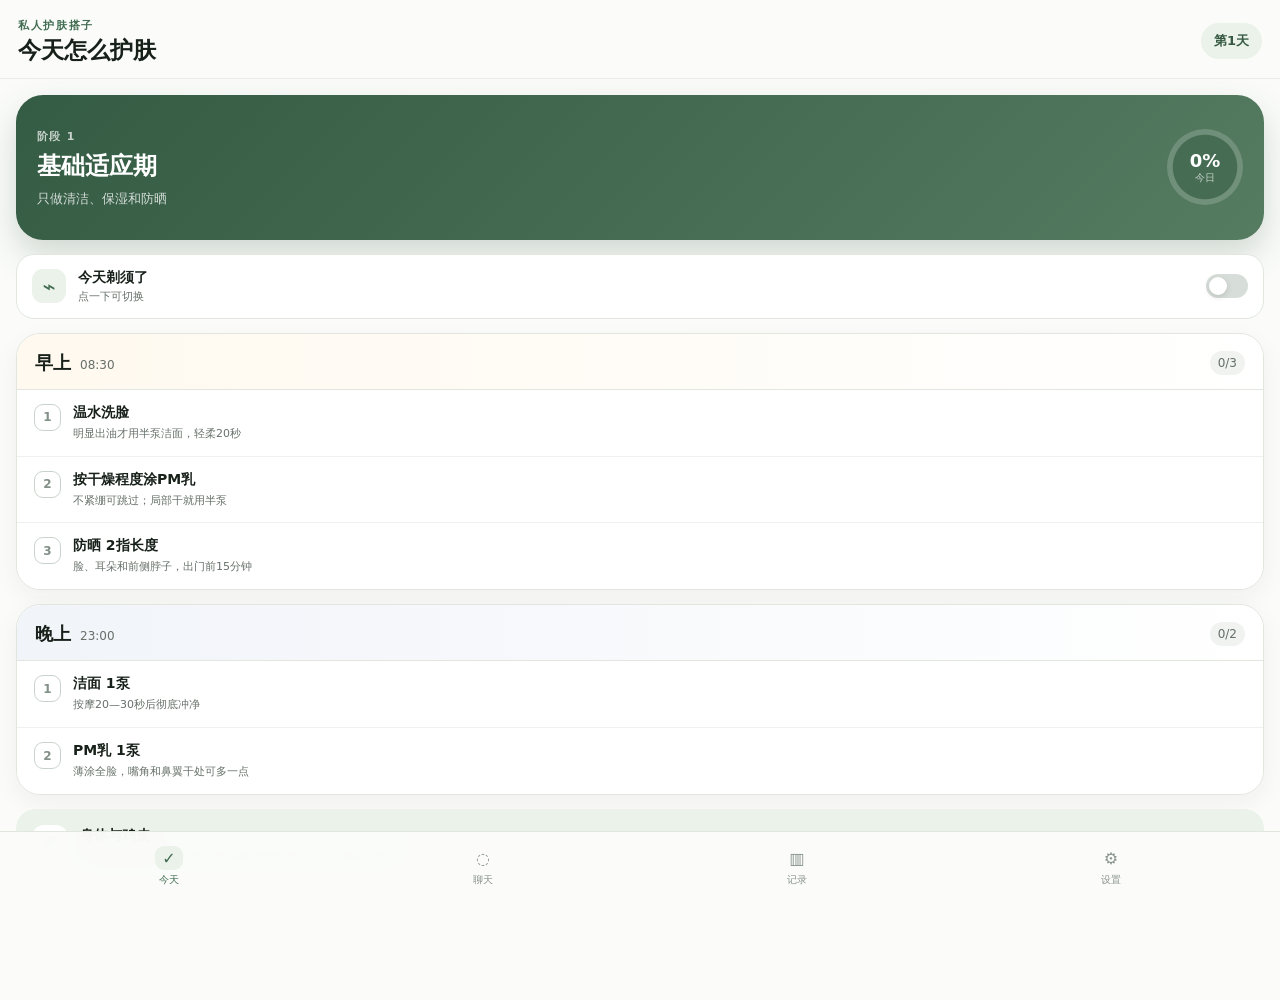
==== app/src/main/assets/index.html @ 14d35f03 "Add app/src/main/assets/index.html" ====
<!doctype html>
<html lang="zh-CN">
<head>
  <meta charset="utf-8">
  <meta name="viewport" content="width=device-width,initial-scale=1,viewport-fit=cover,user-scalable=no">
  <meta name="theme-color" content="#fbfcfa">
  <title>护肤搭子</title>
  <link rel="stylesheet" href="app.css">
</head>
<body>
  <main class="app-shell">
    <header class="topbar">
      <div><p class="eyebrow">私人护肤搭子</p><h1 id="page-title">今天怎么护肤</h1></div>
      <button class="day-pill" id="day-pill">第1天</button>
    </header>

    <section class="screen" id="today-screen">
      <article class="phase-card">
        <div class="phase-copy"><span id="phase-number">阶段 1</span><h2 id="phase-label">基础适应期</h2><p id="phase-hint">只做清洁、保湿和防晒</p></div>
        <div class="progress-ring" id="progress-ring"><strong id="progress-value">0%</strong><small>今日</small></div>
      </article>
      <button class="shave-toggle" id="shave-toggle">
        <span class="toggle-icon">⌁</span><span><strong>今天剃须了</strong><small id="shave-copy">点一下可切换</small></span><span class="switch"><i></i></span>
      </button>
      <div id="routine-list"></div>
      <article class="body-note"><div class="note-icon">手</div><div><strong>身体与鸡皮</strong><p>洗澡后10%尿素薄涂手臂、腿外侧；赠品C乳用于手和身体干燥处。</p></div></article>
    </section>

    <section class="screen chat-screen hidden" id="chat-screen">
      <div class="connection" id="connection"><span></span><b>AI接口等待安全配置</b></div>
      <div class="messages" id="messages"></div>
      <form class="composer" id="chat-form">
        <div class="image-preview hidden" id="image-preview"><img alt="待发送照片"><button type="button">×</button></div>
        <div class="composer-row">
          <input hidden id="photo-input" type="file" accept="image/*" capture="environment">
          <button type="button" class="camera-button" id="camera-button" aria-label="拍照">＋</button>
          <textarea id="chat-draft" placeholder="告诉我今天皮肤怎么样…" rows="1"></textarea>
          <button class="send-button" id="send-button">发送</button>
        </div>
      </form>
    </section>

    <section class="screen progress-screen hidden" id="progress-screen">
      <article class="checkin-card">
        <p class="eyebrow">每日30秒</p><h2>今天皮肤感觉如何？</h2>
        <div id="scales"></div>
        <textarea id="checkin-note" placeholder="比如：鼻翼有点紧，下巴新长一颗痘"></textarea>
        <button class="primary-button" id="save-checkin">保存今天记录</button>
      </article>
      <article class="history-card"><h3>最近记录</h3><div id="history-list"></div></article>
    </section>

    <section class="screen settings-screen hidden" id="settings-screen">
      <article class="settings-card">
        <h2>护理计划</h2>
        <label><span>开始日期</span><input type="date" id="start-date"></label>
        <label><span>早上提醒</span><input type="time" id="morning-time"></label>
        <label><span>晚上提醒</span><input type="time" id="evening-time"></label>
      </article>
      <article class="settings-card action-card"><div><h2>手机提醒</h2><p>安卓本地提醒，关闭软件后也会保留。</p></div><button id="enable-notifications">开启/测试</button></article>
      <article class="settings-card api-card">
        <div class="api-heading"><div><h2>内置AI聊天</h2><p>密钥只保存在本机应用私有空间，不会写入聊天记录。</p></div><span id="ai-status">待连接</span></div>
        <label class="stack-label"><span>接口类型</span><select id="ai-protocol"><option value="responses">OpenAI Responses</option><option value="chat_completions">国内/兼容接口</option></select></label>
        <label class="stack-label"><span>HTTPS接口地址</span><input class="api-input" id="ai-endpoint" value="https://api.openai.com/v1/responses"></label>
        <label class="stack-label"><span>模型名称</span><input class="api-input" id="ai-model" value="gpt-5.6-luna"></label>
        <label class="stack-label"><span>API密钥</span><input class="api-input" id="ai-key" type="password" autocomplete="off" placeholder="只粘贴到这里"></label>
        <button class="primary-button" id="save-ai">安全连接AI</button>
        <button class="disconnect-button hidden" id="clear-ai">清除本机密钥</button>
        <p class="setup-message" id="ai-message"></p>
      </article>
      <article class="privacy-card"><strong>你的记录属于你</strong><p>流程、打卡和聊天历史都保存在本机；照片只在你主动发送时用于当次分析。</p></article>
      <article class="version-card">护肤搭子 Android v<span id="app-version">1.0.0</span></article>
    </section>

    <nav class="bottom-nav" aria-label="主要导航">
      <button class="active" data-tab="today"><span>✓</span><small>今天</small></button>
      <button data-tab="chat"><span>◌</span><small>聊天</small></button>
      <button data-tab="progress"><span>▥</span><small>记录</small></button>
      <button data-tab="settings"><span>⚙</span><small>设置</small></button>
    </nav>
  </main>
  <script src="app.js"></script>
</body>
</html>
---- app/src/main/assets/app.css ----
:root{--ink:#172019;--muted:#667069;--line:#e1e7df;--paper:#fbfcfa;--green:#426c52;--green-soft:#eaf2e9;--cream:#fff9ef}*{box-sizing:border-box;-webkit-tap-highlight-color:transparent}html,body{margin:0;min-height:100%;background:var(--paper);color:var(--ink);font-family:"PingFang SC","Microsoft YaHei",system-ui,sans-serif}button,input,textarea,select{font:inherit}button{color:inherit}.hidden{display:none!important}.app-shell{min-height:100dvh;padding-bottom:86px;background:var(--paper)}.topbar{position:sticky;top:0;z-index:20;display:flex;align-items:center;justify-content:space-between;padding:calc(18px + env(safe-area-inset-top)) 18px 13px;background:rgba(251,252,250,.94);backdrop-filter:blur(16px);border-bottom:1px solid rgba(225,231,223,.75)}.eyebrow{margin:0 0 4px;color:var(--green);font-size:11px;font-weight:800;letter-spacing:.15em}.topbar h1{margin:0;font-size:23px;line-height:1.2}.day-pill{border:0;border-radius:99px;padding:9px 13px;color:#365943;background:var(--green-soft);font-size:13px;font-weight:800}.screen{padding:16px 16px 28px}.phase-card{display:flex;justify-content:space-between;align-items:center;gap:16px;min-height:145px;padding:21px;border-radius:27px;background:linear-gradient(135deg,#345b43,#557b61);color:#fff;box-shadow:0 15px 34px rgba(45,82,58,.21)}.phase-copy span{font-size:11px;font-weight:800;letter-spacing:.12em;opacity:.72}.phase-copy h2{margin:6px 0 7px;font-size:24px}.phase-copy p{margin:0;max-width:210px;font-size:13px;line-height:1.55;opacity:.78}.progress-ring{--progress:0deg;flex:0 0 76px;width:76px;height:76px;border-radius:50%;display:flex;flex-direction:column;align-items:center;justify-content:center;background:radial-gradient(circle,#466c53 59%,transparent 61%),conic-gradient(#f5d6a4 var(--progress),rgba(255,255,255,.18) 0)}.progress-ring strong{font-size:18px}.progress-ring small{font-size:10px;opacity:.7}.shave-toggle{width:100%;margin:14px 0;padding:14px 15px;display:flex;align-items:center;gap:12px;text-align:left;border:1px solid var(--line);border-radius:18px;background:#fff}.toggle-icon{display:grid;place-items:center;width:34px;height:34px;border-radius:11px;color:var(--green);background:var(--green-soft);font-size:22px}.shave-toggle>span:nth-child(2){flex:1;display:flex;flex-direction:column;gap:2px}.shave-toggle strong{font-size:14px}.shave-toggle small{color:var(--muted);font-size:11px}.switch{position:relative;width:42px;height:24px;border-radius:99px;background:#d7ddd8}.switch i{position:absolute;top:3px;left:3px;width:18px;height:18px;border-radius:50%;background:#fff;box-shadow:0 2px 6px #0002;transition:.2s}.shave-toggle.active .switch{background:var(--green)}.shave-toggle.active .switch i{transform:translateX(18px)}.routine-card{margin-top:14px;overflow:hidden;border:1px solid var(--line);border-radius:24px;background:#fff;box-shadow:0 8px 24px rgba(31,45,35,.05)}.routine-card>header{display:flex;align-items:center;justify-content:space-between;padding:17px 18px 14px;border-bottom:1px solid var(--line)}.routine-card>header div{display:flex;align-items:baseline;gap:9px}.routine-card>header p{margin:0;font-size:18px;font-weight:850}.routine-card>header span,.routine-card>header small{color:var(--muted);font-size:12px}.routine-card>header>small{padding:5px 8px;border-radius:99px;background:#f0f3ef}.morning>header{background:linear-gradient(90deg,#fff9ef,#fff)}.evening>header{background:linear-gradient(90deg,#f1f4f9,#fff)}.task-row{width:100%;display:flex;gap:12px;align-items:flex-start;padding:14px 17px;text-align:left;background:#fff;border:0;border-bottom:1px solid #eef1ed}.task-row:last-child{border-bottom:0}.task-number{flex:0 0 27px;width:27px;height:27px;display:grid;place-items:center;border:1.5px solid #cad3cb;border-radius:9px;color:#829087;font-size:12px;font-weight:800}.task-row>span:last-child{display:flex;flex-direction:column;gap:4px}.task-row strong{font-size:14px}.task-row small{color:var(--muted);font-size:11px;line-height:1.45}.task-row.done{background:#fafcf9}.task-row.done .task-number{color:#fff;border-color:var(--green);background:var(--green)}.task-row.done strong{color:#8a938d;text-decoration:line-through}.body-note{display:flex;gap:12px;margin:14px 0 4px;padding:16px;border-radius:20px;background:var(--green-soft)}.note-icon{flex:0 0 36px;height:36px;display:grid;place-items:center;border-radius:12px;background:#fff;color:var(--green);font-size:12px;font-weight:800}.body-note strong{font-size:14px}.body-note p{margin:4px 0 0;color:#5c6d61;font-size:11px;line-height:1.55}.bottom-nav{position:fixed;z-index:30;left:0;right:0;bottom:0;display:grid;grid-template-columns:repeat(4,1fr);padding:9px 12px calc(8px + env(safe-area-inset-bottom));background:rgba(251,252,250,.96);border-top:1px solid var(--line);backdrop-filter:blur(18px)}.bottom-nav button{display:flex;flex-direction:column;align-items:center;gap:3px;padding:5px;border:0;background:transparent;color:#8a938d}.bottom-nav span{width:28px;height:24px;display:grid;place-items:center;border-radius:9px;font-size:16px;font-weight:800}.bottom-nav small{font-size:10px}.bottom-nav button.active{color:var(--green)}.bottom-nav button.active span{background:var(--green-soft)}.chat-screen{display:flex;flex-direction:column;min-height:calc(100dvh - 170px);padding-bottom:82px}.connection{align-self:center;display:flex;align-items:center;gap:6px;margin-bottom:10px;padding:5px 9px;border-radius:99px;background:#f0f2ef;color:var(--muted);font-size:10px}.connection span{width:6px;height:6px;border-radius:50%;background:#c58a54}.connection.online span{background:#4c9a63}.messages{flex:1;display:flex;flex-direction:column;gap:13px;padding:5px 0 12px}.message-row{display:flex;align-items:flex-end;gap:8px}.message-row.user{justify-content:flex-end}.avatar{flex:0 0 30px;width:30px;height:30px;display:grid;place-items:center;border-radius:11px;background:var(--green);color:#fff;font-size:12px;font-weight:900}.bubble{max-width:82%;padding:11px 13px;border-radius:18px 18px 18px 5px;background:#edf2ec;color:#27332a}.user .bubble{border-radius:18px 18px 5px 18px;background:var(--green);color:#fff}.bubble p{margin:0;white-space:pre-wrap;font-size:14px;line-height:1.55}.bubble img{display:block;width:100%;max-height:280px;object-fit:cover;margin-bottom:8px;border-radius:12px}.typing{display:flex;gap:4px;padding:15px}.typing i{width:5px;height:5px;border-radius:50%;background:#829087;animation:pulse 1s infinite}.typing i:nth-child(2){animation-delay:.15s}.typing i:nth-child(3){animation-delay:.3s}@keyframes pulse{50%{opacity:.25;transform:translateY(-2px)}}.composer{position:fixed;z-index:25;left:0;right:0;bottom:69px;padding:9px 13px;background:linear-gradient(transparent,rgba(251,252,250,.97) 22%)}.composer-row{display:flex;align-items:flex-end;gap:8px;padding:7px;border:1px solid var(--line);border-radius:20px;background:#fff;box-shadow:0 8px 28px rgba(30,44,34,.1)}.composer textarea{flex:1;min-height:34px;max-height:88px;resize:none;padding:7px 2px;border:0;outline:0;font-size:13px}.camera-button{flex:0 0 36px;height:36px;border:0;border-radius:13px;background:#edf2ec;color:var(--green);font-size:22px}.send-button{height:36px;padding:0 13px;border:0;border-radius:13px;background:var(--green);color:#fff;font-size:12px;font-weight:800}.send-button:disabled{opacity:.4}.image-preview{position:relative;width:70px;margin:0 0 7px 7px}.image-preview img{width:70px;height:70px;object-fit:cover;border-radius:12px}.image-preview button{position:absolute;top:-6px;right:-6px;width:21px;height:21px;border:0;border-radius:50%;background:#253229;color:#fff}.progress-screen,.settings-screen{display:flex;flex-direction:column;gap:14px}.checkin-card,.history-card,.settings-card{padding:19px;border:1px solid var(--line);border-radius:24px;background:#fff}.checkin-card h2{margin:4px 0 22px;font-size:22px}.scale{margin:18px 0}.scale>div:first-child{display:flex;justify-content:space-between;margin-bottom:8px}.scale strong{font-size:13px}.scale span{color:var(--green);font-size:12px;font-weight:800}.scale-buttons{display:grid;grid-template-columns:repeat(5,1fr);gap:7px}.scale-buttons button{height:35px;border:1px solid var(--line);border-radius:11px;background:#fafbfa;color:#849087;font-size:12px}.scale-buttons button.active{border-color:var(--green);background:var(--green);color:#fff}.checkin-card textarea{width:100%;min-height:84px;padding:12px;resize:vertical;border:1px solid var(--line);border-radius:14px;outline:0;background:#fafbfa;font-size:12px}.primary-button{width:100%;margin-top:10px;padding:13px;border:0;border-radius:14px;background:var(--green);color:#fff;font-size:13px;font-weight:800}.history-card h3{margin:0 0 14px;font-size:16px}.empty{color:var(--muted);font-size:12px}.history-row{display:grid;grid-template-columns:1fr repeat(3,auto);gap:8px;padding:10px 0;border-bottom:1px solid #edf0ed;font-size:11px}.history-row span{color:var(--muted)}.settings-card h2{margin:0;font-size:17px}.settings-card>label:not(.stack-label){display:flex;align-items:center;justify-content:space-between;gap:16px;padding:14px 0;border-bottom:1px solid #edf0ed;font-size:13px}.settings-card input,.settings-card select{padding:9px;border:1px solid var(--line);border-radius:10px;background:#fafbfa;color:var(--ink)}.action-card{display:flex;align-items:center;justify-content:space-between;gap:12px}.action-card p{margin:5px 0 0;color:var(--muted);font-size:11px}.action-card button{flex:0 0 auto;padding:9px 11px;border:0;border-radius:11px;background:var(--green);color:#fff;font-size:11px;font-weight:800}.api-card{display:flex;flex-direction:column;gap:10px}.api-heading{display:flex;align-items:flex-start;justify-content:space-between;gap:12px}.api-heading p{margin:5px 0 0;color:var(--muted);font-size:11px;line-height:1.5}.api-heading>span{flex:0 0 auto;padding:5px 8px;border-radius:99px;background:#f2eee8;color:#9a6d42;font-size:10px;font-weight:800}.api-heading>span.connected{background:var(--green-soft);color:var(--green)}.stack-label{display:flex;flex-direction:column;gap:6px;font-size:11px;color:var(--muted)}.stack-label input,.stack-label select{width:100%;font-size:12px}.disconnect-button{align-self:flex-start;padding:9px 11px;border:1px solid #e3d3cc;border-radius:11px;background:#fff8f5;color:#975b4d;font-size:11px;font-weight:800}.setup-message{margin:0;color:var(--green);font-size:11px;font-weight:700}.privacy-card{padding:16px;border-radius:20px;background:var(--green-soft)}.privacy-card strong{font-size:13px}.privacy-card p{margin:5px 0 0;color:#5d6e62;font-size:11px;line-height:1.55}.version-card{text-align:center;color:#8a938d;font-size:10px;padding:4px}
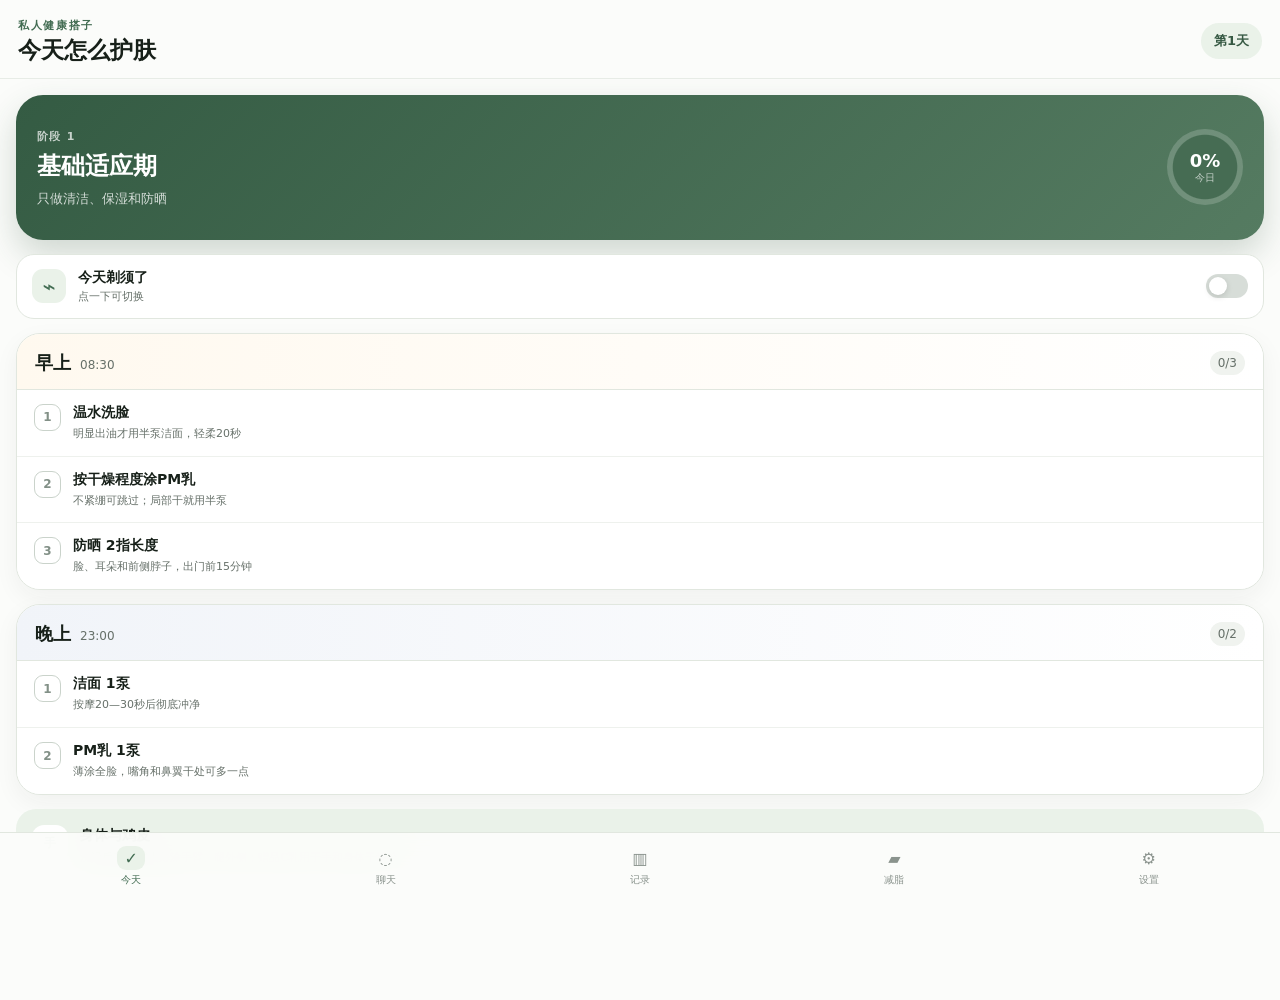
==== commit 90146beb: "Add personalized weight loss and health tracking" ====
--- a/app/src/main/assets/index.html
+++ b/app/src/main/assets/index.html
@@ -4,13 +4,13 @@
   <meta charset="utf-8">
   <meta name="viewport" content="width=device-width,initial-scale=1,viewport-fit=cover,user-scalable=no">
   <meta name="theme-color" content="#fbfcfa">
-  <title>护肤搭子</title>
+  <title>智群健康搭子</title>
   <link rel="stylesheet" href="app.css">
 </head>
 <body>
   <main class="app-shell">
     <header class="topbar">
-      <div><p class="eyebrow">私人护肤搭子</p><h1 id="page-title">今天怎么护肤</h1></div>
+      <div><p class="eyebrow">私人健康搭子</p><h1 id="page-title">今天怎么护肤</h1></div>
       <button class="day-pill" id="day-pill">第1天</button>
     </header>
 
@@ -50,6 +50,64 @@
       <article class="history-card"><h3>最近记录</h3><div id="history-list"></div></article>
     </section>
 
+    <section class="screen weight-screen hidden" id="weight-screen">
+      <article class="weight-hero">
+        <div>
+          <p class="eyebrow">三个月减脂计划</p>
+          <h2><span id="current-weight">155.0</span><small> 斤</small></h2>
+          <p>目标125斤 · BMI目标约20.0</p>
+        </div>
+        <div class="weight-progress">
+          <strong id="weight-progress-value">0%</strong>
+          <span>已完成</span>
+        </div>
+      </article>
+
+      <div class="weight-stats">
+        <article><span>已减</span><strong id="weight-lost">0.0斤</strong></article>
+        <article><span>还差</span><strong id="weight-left">30.0斤</strong></article>
+        <article><span>当前BMI</span><strong id="current-bmi">24.7</strong></article>
+      </div>
+
+      <article class="safety-card">
+        <strong>首月主目标6—8斤 · 冲刺上限10斤</strong>
+        <p>第一周可能多掉一些水分；第二周起尽量控制在每周1—2斤。不靠脱水和极端断食硬追，先到147斤左右就已经很有价值。</p>
+      </article>
+
+      <article class="health-log-card">
+        <div class="section-heading"><div><p class="eyebrow">每日1分钟</p><h2>晨起记录</h2></div><span id="health-log-date"></span></div>
+        <div class="health-grid">
+          <label><span>体重（斤）*</span><input id="health-weight" type="number" min="90" max="220" step="0.1" inputmode="decimal"></label>
+          <label><span>腰围（cm，可后补）</span><input id="health-waist" type="number" min="50" max="160" step="0.1" inputmode="decimal"></label>
+          <label><span>收缩压/高压</span><input id="health-sys" type="number" min="70" max="240" inputmode="numeric"></label>
+          <label><span>舒张压/低压</span><input id="health-dia" type="number" min="40" max="160" inputmode="numeric"></label>
+          <label><span>今日步数</span><input id="health-steps" type="number" min="0" max="80000" step="100" inputmode="numeric"></label>
+          <label><span>昨晚睡眠（小时）</span><input id="health-sleep" type="number" min="0" max="15" step="0.5" inputmode="decimal"></label>
+          <label><span>今天训练</span><select id="health-trained"><option value="no">休息/未训练</option><option value="strength">力量训练</option><option value="cardio">有氧训练</option><option value="both">力量＋有氧</option></select></label>
+          <label><span>饥饿感</span><select id="health-hunger"><option value="0">不饿</option><option value="1">轻微</option><option value="2">正常</option><option value="3">很饿</option><option value="4">头晕/发虚</option></select></label>
+        </div>
+        <textarea id="health-note" placeholder="可选：今天吃了什么、训练内容、身体感觉"></textarea>
+        <div class="bp-message hidden" id="bp-message"></div>
+        <button class="primary-button" id="save-health">保存今日减脂记录</button>
+      </article>
+
+      <article class="trend-card"><div class="section-heading"><div><p class="eyebrow">只看趋势，不怕波动</p><h2>体重走势</h2></div><span id="weekly-rate"></span></div><div id="weight-chart"></div><div id="weight-history"></div></article>
+
+      <article class="plan-card">
+        <p class="eyebrow">你的每周训练框架</p><h2>4次力量＋2—3次短有氧</h2>
+        <div class="plan-row"><b>力量日</b><span>照教练安排练手、肩、背、腿；其中2—3次结束后加15—25分钟椭圆机或坡走。</span></div>
+        <div class="plan-row"><b>非力量日</b><span>1次40分钟快走；至少保留1天真正休息。第一周日均6500步，再逐步到8000步。</span></div>
+        <div class="plan-row"><b>高血压保护</b><span>发力时呼气，不憋气，不冲极限重量；热身和冷身各5—10分钟。</span></div>
+      </article>
+
+      <article class="plan-card food-card">
+        <p class="eyebrow">不用做饭也能执行</p><h2>你的外食规则</h2>
+        <div class="plan-row"><b>早餐</b><span>2个鸡蛋保留，最好加无糖奶/无糖酸奶；米皮偶尔吃，不把它当每天主食。</span></div>
+        <div class="plan-row"><b>午餐</b><span>点餐说“少油少盐、酱汁分开”：2拳蔬菜＋1—2掌心肉/鱼/蛋＋1拳主食，少喝汤。</span></div>
+        <div class="plan-row"><b>晚上</b><span>不强制吃正餐；但晚间训练后或明显饥饿时，可加无糖酸奶/牛奶、鸡蛋或即食鸡胸，别硬扛到头晕。</span></div>
+      </article>
+    </section>
+
     <section class="screen settings-screen hidden" id="settings-screen">
       <article class="settings-card">
         <h2>护理计划</h2>
@@ -59,23 +117,25 @@
       </article>
       <article class="settings-card action-card"><div><h2>手机提醒</h2><p>安卓本地提醒，关闭软件后也会保留。</p></div><button id="enable-notifications">开启/测试</button></article>
       <article class="settings-card api-card">
-        <div class="api-heading"><div><h2>内置AI聊天</h2><p>密钥只保存在本机应用私有空间，不会写入聊天记录。</p></div><span id="ai-status">待连接</span></div>
-        <label class="stack-label"><span>接口类型</span><select id="ai-protocol"><option value="responses">OpenAI Responses</option><option value="chat_completions">国内/兼容接口</option></select></label>
-        <label class="stack-label"><span>HTTPS接口地址</span><input class="api-input" id="ai-endpoint" value="https://api.openai.com/v1/responses"></label>
-        <label class="stack-label"><span>模型名称</span><input class="api-input" id="ai-model" value="gpt-5.6-luna"></label>
+        <div class="api-heading"><div><h2>内置AI聊天</h2><p>默认使用国内可访问的通义千问视觉模型，文字和皮肤照片都能发。密钥只保存在本机。</p></div><span id="ai-status">待连接</span></div>
+        <a class="api-link" href="https://bailian.console.aliyun.com/cn-beijing/?tab=model">① 打开阿里云百炼创建API密钥 ↗</a>
+        <label class="stack-label"><span>接口类型</span><select id="ai-protocol"><option value="chat_completions" selected>阿里云百炼（国内）</option><option value="responses">OpenAI Responses</option></select></label>
+        <label class="stack-label"><span>HTTPS接口地址</span><input class="api-input" id="ai-endpoint" value="https://dashscope.aliyuncs.com/compatible-mode/v1/chat/completions"></label>
+        <label class="stack-label"><span>模型名称</span><input class="api-input" id="ai-model" value="qwen3-vl-plus"></label>
         <label class="stack-label"><span>API密钥</span><input class="api-input" id="ai-key" type="password" autocomplete="off" placeholder="只粘贴到这里"></label>
         <button class="primary-button" id="save-ai">安全连接AI</button>
         <button class="disconnect-button hidden" id="clear-ai">清除本机密钥</button>
         <p class="setup-message" id="ai-message"></p>
       </article>
       <article class="privacy-card"><strong>你的记录属于你</strong><p>流程、打卡和聊天历史都保存在本机；照片只在你主动发送时用于当次分析。</p></article>
-      <article class="version-card">护肤搭子 Android v<span id="app-version">1.0.0</span></article>
+      <article class="version-card">智群健康搭子 Android v<span id="app-version">1.1.0</span></article>
     </section>
 
     <nav class="bottom-nav" aria-label="主要导航">
       <button class="active" data-tab="today"><span>✓</span><small>今天</small></button>
       <button data-tab="chat"><span>◌</span><small>聊天</small></button>
       <button data-tab="progress"><span>▥</span><small>记录</small></button>
+      <button data-tab="weight"><span>▰</span><small>减脂</small></button>
       <button data-tab="settings"><span>⚙</span><small>设置</small></button>
     </nav>
   </main>
--- a/app/src/main/assets/app.css
+++ b/app/src/main/assets/app.css
@@ -1 +1,968 @@
-:root{--ink:#172019;--muted:#667069;--line:#e1e7df;--paper:#fbfcfa;--green:#426c52;--green-soft:#eaf2e9;--cream:#fff9ef}*{box-sizing:border-box;-webkit-tap-highlight-color:transparent}html,body{margin:0;min-height:100%;background:var(--paper);color:var(--ink);font-family:"PingFang SC","Microsoft YaHei",system-ui,sans-serif}button,input,textarea,select{font:inherit}button{color:inherit}.hidden{display:none!important}.app-shell{min-height:100dvh;padding-bottom:86px;background:var(--paper)}.topbar{position:sticky;top:0;z-index:20;display:flex;align-items:center;justify-content:space-between;padding:calc(18px + env(safe-area-inset-top)) 18px 13px;background:rgba(251,252,250,.94);backdrop-filter:blur(16px);border-bottom:1px solid rgba(225,231,223,.75)}.eyebrow{margin:0 0 4px;color:var(--green);font-size:11px;font-weight:800;letter-spacing:.15em}.topbar h1{margin:0;font-size:23px;line-height:1.2}.day-pill{border:0;border-radius:99px;padding:9px 13px;color:#365943;background:var(--green-soft);font-size:13px;font-weight:800}.screen{padding:16px 16px 28px}.phase-card{display:flex;justify-content:space-between;align-items:center;gap:16px;min-height:145px;padding:21px;border-radius:27px;background:linear-gradient(135deg,#345b43,#557b61);color:#fff;box-shadow:0 15px 34px rgba(45,82,58,.21)}.phase-copy span{font-size:11px;font-weight:800;letter-spacing:.12em;opacity:.72}.phase-copy h2{margin:6px 0 7px;font-size:24px}.phase-copy p{margin:0;max-width:210px;font-size:13px;line-height:1.55;opacity:.78}.progress-ring{--progress:0deg;flex:0 0 76px;width:76px;height:76px;border-radius:50%;display:flex;flex-direction:column;align-items:center;justify-content:center;background:radial-gradient(circle,#466c53 59%,transparent 61%),conic-gradient(#f5d6a4 var(--progress),rgba(255,255,255,.18) 0)}.progress-ring strong{font-size:18px}.progress-ring small{font-size:10px;opacity:.7}.shave-toggle{width:100%;margin:14px 0;padding:14px 15px;display:flex;align-items:center;gap:12px;text-align:left;border:1px solid var(--line);border-radius:18px;background:#fff}.toggle-icon{display:grid;place-items:center;width:34px;height:34px;border-radius:11px;color:var(--green);background:var(--green-soft);font-size:22px}.shave-toggle>span:nth-child(2){flex:1;display:flex;flex-direction:column;gap:2px}.shave-toggle strong{font-size:14px}.shave-toggle small{color:var(--muted);font-size:11px}.switch{position:relative;width:42px;height:24px;border-radius:99px;background:#d7ddd8}.switch i{position:absolute;top:3px;left:3px;width:18px;height:18px;border-radius:50%;background:#fff;box-shadow:0 2px 6px #0002;transition:.2s}.shave-toggle.active .switch{background:var(--green)}.shave-toggle.active .switch i{transform:translateX(18px)}.routine-card{margin-top:14px;overflow:hidden;border:1px solid var(--line);border-radius:24px;background:#fff;box-shadow:0 8px 24px rgba(31,45,35,.05)}.routine-card>header{display:flex;align-items:center;justify-content:space-between;padding:17px 18px 14px;border-bottom:1px solid var(--line)}.routine-card>header div{display:flex;align-items:baseline;gap:9px}.routine-card>header p{margin:0;font-size:18px;font-weight:850}.routine-card>header span,.routine-card>header small{color:var(--muted);font-size:12px}.routine-card>header>small{padding:5px 8px;border-radius:99px;background:#f0f3ef}.morning>header{background:linear-gradient(90deg,#fff9ef,#fff)}.evening>header{background:linear-gradient(90deg,#f1f4f9,#fff)}.task-row{width:100%;display:flex;gap:12px;align-items:flex-start;padding:14px 17px;text-align:left;background:#fff;border:0;border-bottom:1px solid #eef1ed}.task-row:last-child{border-bottom:0}.task-number{flex:0 0 27px;width:27px;height:27px;display:grid;place-items:center;border:1.5px solid #cad3cb;border-radius:9px;color:#829087;font-size:12px;font-weight:800}.task-row>span:last-child{display:flex;flex-direction:column;gap:4px}.task-row strong{font-size:14px}.task-row small{color:var(--muted);font-size:11px;line-height:1.45}.task-row.done{background:#fafcf9}.task-row.done .task-number{color:#fff;border-color:var(--green);background:var(--green)}.task-row.done strong{color:#8a938d;text-decoration:line-through}.body-note{display:flex;gap:12px;margin:14px 0 4px;padding:16px;border-radius:20px;background:var(--green-soft)}.note-icon{flex:0 0 36px;height:36px;display:grid;place-items:center;border-radius:12px;background:#fff;color:var(--green);font-size:12px;font-weight:800}.body-note strong{font-size:14px}.body-note p{margin:4px 0 0;color:#5c6d61;font-size:11px;line-height:1.55}.bottom-nav{position:fixed;z-index:30;left:0;right:0;bottom:0;display:grid;grid-template-columns:repeat(4,1fr);padding:9px 12px calc(8px + env(safe-area-inset-bottom));background:rgba(251,252,250,.96);border-top:1px solid var(--line);backdrop-filter:blur(18px)}.bottom-nav button{display:flex;flex-direction:column;align-items:center;gap:3px;padding:5px;border:0;background:transparent;color:#8a938d}.bottom-nav span{width:28px;height:24px;display:grid;place-items:center;border-radius:9px;font-size:16px;font-weight:800}.bottom-nav small{font-size:10px}.bottom-nav button.active{color:var(--green)}.bottom-nav button.active span{background:var(--green-soft)}.chat-screen{display:flex;flex-direction:column;min-height:calc(100dvh - 170px);padding-bottom:82px}.connection{align-self:center;display:flex;align-items:center;gap:6px;margin-bottom:10px;padding:5px 9px;border-radius:99px;background:#f0f2ef;color:var(--muted);font-size:10px}.connection span{width:6px;height:6px;border-radius:50%;background:#c58a54}.connection.online span{background:#4c9a63}.messages{flex:1;display:flex;flex-direction:column;gap:13px;padding:5px 0 12px}.message-row{display:flex;align-items:flex-end;gap:8px}.message-row.user{justify-content:flex-end}.avatar{flex:0 0 30px;width:30px;height:30px;display:grid;place-items:center;border-radius:11px;background:var(--green);color:#fff;font-size:12px;font-weight:900}.bubble{max-width:82%;padding:11px 13px;border-radius:18px 18px 18px 5px;background:#edf2ec;color:#27332a}.user .bubble{border-radius:18px 18px 5px 18px;background:var(--green);color:#fff}.bubble p{margin:0;white-space:pre-wrap;font-size:14px;line-height:1.55}.bubble img{display:block;width:100%;max-height:280px;object-fit:cover;margin-bottom:8px;border-radius:12px}.typing{display:flex;gap:4px;padding:15px}.typing i{width:5px;height:5px;border-radius:50%;background:#829087;animation:pulse 1s infinite}.typing i:nth-child(2){animation-delay:.15s}.typing i:nth-child(3){animation-delay:.3s}@keyframes pulse{50%{opacity:.25;transform:translateY(-2px)}}.composer{position:fixed;z-index:25;left:0;right:0;bottom:69px;padding:9px 13px;background:linear-gradient(transparent,rgba(251,252,250,.97) 22%)}.composer-row{display:flex;align-items:flex-end;gap:8px;padding:7px;border:1px solid var(--line);border-radius:20px;background:#fff;box-shadow:0 8px 28px rgba(30,44,34,.1)}.composer textarea{flex:1;min-height:34px;max-height:88px;resize:none;padding:7px 2px;border:0;outline:0;font-size:13px}.camera-button{flex:0 0 36px;height:36px;border:0;border-radius:13px;background:#edf2ec;color:var(--green);font-size:22px}.send-button{height:36px;padding:0 13px;border:0;border-radius:13px;background:var(--green);color:#fff;font-size:12px;font-weight:800}.send-button:disabled{opacity:.4}.image-preview{position:relative;width:70px;margin:0 0 7px 7px}.image-preview img{width:70px;height:70px;object-fit:cover;border-radius:12px}.image-preview button{position:absolute;top:-6px;right:-6px;width:21px;height:21px;border:0;border-radius:50%;background:#253229;color:#fff}.progress-screen,.settings-screen{display:flex;flex-direction:column;gap:14px}.checkin-card,.history-card,.settings-card{padding:19px;border:1px solid var(--line);border-radius:24px;background:#fff}.checkin-card h2{margin:4px 0 22px;font-size:22px}.scale{margin:18px 0}.scale>div:first-child{display:flex;justify-content:space-between;margin-bottom:8px}.scale strong{font-size:13px}.scale span{color:var(--green);font-size:12px;font-weight:800}.scale-buttons{display:grid;grid-template-columns:repeat(5,1fr);gap:7px}.scale-buttons button{height:35px;border:1px solid var(--line);border-radius:11px;background:#fafbfa;color:#849087;font-size:12px}.scale-buttons button.active{border-color:var(--green);background:var(--green);color:#fff}.checkin-card textarea{width:100%;min-height:84px;padding:12px;resize:vertical;border:1px solid var(--line);border-radius:14px;outline:0;background:#fafbfa;font-size:12px}.primary-button{width:100%;margin-top:10px;padding:13px;border:0;border-radius:14px;background:var(--green);color:#fff;font-size:13px;font-weight:800}.history-card h3{margin:0 0 14px;font-size:16px}.empty{color:var(--muted);font-size:12px}.history-row{display:grid;grid-template-columns:1fr repeat(3,auto);gap:8px;padding:10px 0;border-bottom:1px solid #edf0ed;font-size:11px}.history-row span{color:var(--muted)}.settings-card h2{margin:0;font-size:17px}.settings-card>label:not(.stack-label){display:flex;align-items:center;justify-content:space-between;gap:16px;padding:14px 0;border-bottom:1px solid #edf0ed;font-size:13px}.settings-card input,.settings-card select{padding:9px;border:1px solid var(--line);border-radius:10px;background:#fafbfa;color:var(--ink)}.action-card{display:flex;align-items:center;justify-content:space-between;gap:12px}.action-card p{margin:5px 0 0;color:var(--muted);font-size:11px}.action-card button{flex:0 0 auto;padding:9px 11px;border:0;border-radius:11px;background:var(--green);color:#fff;font-size:11px;font-weight:800}.api-card{display:flex;flex-direction:column;gap:10px}.api-heading{display:flex;align-items:flex-start;justify-content:space-between;gap:12px}.api-heading p{margin:5px 0 0;color:var(--muted);font-size:11px;line-height:1.5}.api-heading>span{flex:0 0 auto;padding:5px 8px;border-radius:99px;background:#f2eee8;color:#9a6d42;font-size:10px;font-weight:800}.api-heading>span.connected{background:var(--green-soft);color:var(--green)}.stack-label{display:flex;flex-direction:column;gap:6px;font-size:11px;color:var(--muted)}.stack-label input,.stack-label select{width:100%;font-size:12px}.disconnect-button{align-self:flex-start;padding:9px 11px;border:1px solid #e3d3cc;border-radius:11px;background:#fff8f5;color:#975b4d;font-size:11px;font-weight:800}.setup-message{margin:0;color:var(--green);font-size:11px;font-weight:700}.privacy-card{padding:16px;border-radius:20px;background:var(--green-soft)}.privacy-card strong{font-size:13px}.privacy-card p{margin:5px 0 0;color:#5d6e62;font-size:11px;line-height:1.55}.version-card{text-align:center;color:#8a938d;font-size:10px;padding:4px}
+:root {
+  --ink: #172019;
+  --muted: #667069;
+  --line: #e1e7df;
+  --paper: #fbfcfa;
+  --green: #426c52;
+  --green-soft: #eaf2e9;
+  --cream: #fff9ef;
+}
+* {
+  box-sizing: border-box;
+  -webkit-tap-highlight-color: transparent;
+}
+html,
+body {
+  margin: 0;
+  min-height: 100%;
+  background: var(--paper);
+  color: var(--ink);
+  font-family: "PingFang SC", "Microsoft YaHei", system-ui, sans-serif;
+}
+button,
+input,
+textarea,
+select {
+  font: inherit;
+}
+button {
+  color: inherit;
+}
+.hidden {
+  display: none !important;
+}
+.app-shell {
+  min-height: 100dvh;
+  padding-bottom: 86px;
+  background: var(--paper);
+}
+.topbar {
+  position: sticky;
+  top: 0;
+  z-index: 20;
+  display: flex;
+  align-items: center;
+  justify-content: space-between;
+  padding: calc(18px + env(safe-area-inset-top)) 18px 13px;
+  background: rgba(251, 252, 250, 0.94);
+  backdrop-filter: blur(16px);
+  border-bottom: 1px solid rgba(225, 231, 223, 0.75);
+}
+.eyebrow {
+  margin: 0 0 4px;
+  color: var(--green);
+  font-size: 11px;
+  font-weight: 800;
+  letter-spacing: 0.15em;
+}
+.topbar h1 {
+  margin: 0;
+  font-size: 23px;
+  line-height: 1.2;
+}
+.day-pill {
+  border: 0;
+  border-radius: 99px;
+  padding: 9px 13px;
+  color: #365943;
+  background: var(--green-soft);
+  font-size: 13px;
+  font-weight: 800;
+}
+.screen {
+  padding: 16px 16px 28px;
+}
+.phase-card {
+  display: flex;
+  justify-content: space-between;
+  align-items: center;
+  gap: 16px;
+  min-height: 145px;
+  padding: 21px;
+  border-radius: 27px;
+  background: linear-gradient(135deg, #345b43, #557b61);
+  color: #fff;
+  box-shadow: 0 15px 34px rgba(45, 82, 58, 0.21);
+}
+.phase-copy span {
+  font-size: 11px;
+  font-weight: 800;
+  letter-spacing: 0.12em;
+  opacity: 0.72;
+}
+.phase-copy h2 {
+  margin: 6px 0 7px;
+  font-size: 24px;
+}
+.phase-copy p {
+  margin: 0;
+  max-width: 210px;
+  font-size: 13px;
+  line-height: 1.55;
+  opacity: 0.78;
+}
+.progress-ring {
+  --progress: 0deg;
+  flex: 0 0 76px;
+  width: 76px;
+  height: 76px;
+  border-radius: 50%;
+  display: flex;
+  flex-direction: column;
+  align-items: center;
+  justify-content: center;
+  background:
+    radial-gradient(circle, #466c53 59%, transparent 61%),
+    conic-gradient(#f5d6a4 var(--progress), rgba(255, 255, 255, 0.18) 0);
+}
+.progress-ring strong {
+  font-size: 18px;
+}
+.progress-ring small {
+  font-size: 10px;
+  opacity: 0.7;
+}
+.shave-toggle {
+  width: 100%;
+  margin: 14px 0;
+  padding: 14px 15px;
+  display: flex;
+  align-items: center;
+  gap: 12px;
+  text-align: left;
+  border: 1px solid var(--line);
+  border-radius: 18px;
+  background: #fff;
+}
+.toggle-icon {
+  display: grid;
+  place-items: center;
+  width: 34px;
+  height: 34px;
+  border-radius: 11px;
+  color: var(--green);
+  background: var(--green-soft);
+  font-size: 22px;
+}
+.shave-toggle > span:nth-child(2) {
+  flex: 1;
+  display: flex;
+  flex-direction: column;
+  gap: 2px;
+}
+.shave-toggle strong {
+  font-size: 14px;
+}
+.shave-toggle small {
+  color: var(--muted);
+  font-size: 11px;
+}
+.switch {
+  position: relative;
+  width: 42px;
+  height: 24px;
+  border-radius: 99px;
+  background: #d7ddd8;
+}
+.switch i {
+  position: absolute;
+  top: 3px;
+  left: 3px;
+  width: 18px;
+  height: 18px;
+  border-radius: 50%;
+  background: #fff;
+  box-shadow: 0 2px 6px #0002;
+  transition: 0.2s;
+}
+.shave-toggle.active .switch {
+  background: var(--green);
+}
+.shave-toggle.active .switch i {
+  transform: translateX(18px);
+}
+.routine-card {
+  margin-top: 14px;
+  overflow: hidden;
+  border: 1px solid var(--line);
+  border-radius: 24px;
+  background: #fff;
+  box-shadow: 0 8px 24px rgba(31, 45, 35, 0.05);
+}
+.routine-card > header {
+  display: flex;
+  align-items: center;
+  justify-content: space-between;
+  padding: 17px 18px 14px;
+  border-bottom: 1px solid var(--line);
+}
+.routine-card > header div {
+  display: flex;
+  align-items: baseline;
+  gap: 9px;
+}
+.routine-card > header p {
+  margin: 0;
+  font-size: 18px;
+  font-weight: 850;
+}
+.routine-card > header span,
+.routine-card > header small {
+  color: var(--muted);
+  font-size: 12px;
+}
+.routine-card > header > small {
+  padding: 5px 8px;
+  border-radius: 99px;
+  background: #f0f3ef;
+}
+.morning > header {
+  background: linear-gradient(90deg, #fff9ef, #fff);
+}
+.evening > header {
+  background: linear-gradient(90deg, #f1f4f9, #fff);
+}
+.task-row {
+  width: 100%;
+  display: flex;
+  gap: 12px;
+  align-items: flex-start;
+  padding: 14px 17px;
+  text-align: left;
+  background: #fff;
+  border: 0;
+  border-bottom: 1px solid #eef1ed;
+}
+.task-row:last-child {
+  border-bottom: 0;
+}
+.task-number {
+  flex: 0 0 27px;
+  width: 27px;
+  height: 27px;
+  display: grid;
+  place-items: center;
+  border: 1.5px solid #cad3cb;
+  border-radius: 9px;
+  color: #829087;
+  font-size: 12px;
+  font-weight: 800;
+}
+.task-row > span:last-child {
+  display: flex;
+  flex-direction: column;
+  gap: 4px;
+}
+.task-row strong {
+  font-size: 14px;
+}
+.task-row small {
+  color: var(--muted);
+  font-size: 11px;
+  line-height: 1.45;
+}
+.task-row.done {
+  background: #fafcf9;
+}
+.task-row.done .task-number {
+  color: #fff;
+  border-color: var(--green);
+  background: var(--green);
+}
+.task-row.done strong {
+  color: #8a938d;
+  text-decoration: line-through;
+}
+.body-note {
+  display: flex;
+  gap: 12px;
+  margin: 14px 0 4px;
+  padding: 16px;
+  border-radius: 20px;
+  background: var(--green-soft);
+}
+.note-icon {
+  flex: 0 0 36px;
+  height: 36px;
+  display: grid;
+  place-items: center;
+  border-radius: 12px;
+  background: #fff;
+  color: var(--green);
+  font-size: 12px;
+  font-weight: 800;
+}
+.body-note strong {
+  font-size: 14px;
+}
+.body-note p {
+  margin: 4px 0 0;
+  color: #5c6d61;
+  font-size: 11px;
+  line-height: 1.55;
+}
+.bottom-nav {
+  position: fixed;
+  z-index: 30;
+  left: 0;
+  right: 0;
+  bottom: 0;
+  display: grid;
+  grid-template-columns: repeat(5, 1fr);
+  padding: 8px 4px calc(8px + env(safe-area-inset-bottom));
+  background: rgba(251, 252, 250, 0.96);
+  border-top: 1px solid var(--line);
+  backdrop-filter: blur(18px);
+}
+.bottom-nav button {
+  display: flex;
+  flex-direction: column;
+  align-items: center;
+  gap: 3px;
+  padding: 5px;
+  border: 0;
+  background: transparent;
+  color: #8a938d;
+}
+.bottom-nav span {
+  width: 28px;
+  height: 24px;
+  display: grid;
+  place-items: center;
+  border-radius: 9px;
+  font-size: 16px;
+  font-weight: 800;
+}
+.bottom-nav small {
+  font-size: 10px;
+}
+.bottom-nav button.active {
+  color: var(--green);
+}
+.bottom-nav button.active span {
+  background: var(--green-soft);
+}
+.chat-screen {
+  display: flex;
+  flex-direction: column;
+  min-height: calc(100dvh - 170px);
+  padding-bottom: 82px;
+}
+.connection {
+  align-self: center;
+  display: flex;
+  align-items: center;
+  gap: 6px;
+  margin-bottom: 10px;
+  padding: 5px 9px;
+  border-radius: 99px;
+  background: #f0f2ef;
+  color: var(--muted);
+  font-size: 10px;
+}
+.connection span {
+  width: 6px;
+  height: 6px;
+  border-radius: 50%;
+  background: #c58a54;
+}
+.connection.online span {
+  background: #4c9a63;
+}
+.messages {
+  flex: 1;
+  display: flex;
+  flex-direction: column;
+  gap: 13px;
+  padding: 5px 0 12px;
+}
+.message-row {
+  display: flex;
+  align-items: flex-end;
+  gap: 8px;
+}
+.message-row.user {
+  justify-content: flex-end;
+}
+.avatar {
+  flex: 0 0 30px;
+  width: 30px;
+  height: 30px;
+  display: grid;
+  place-items: center;
+  border-radius: 11px;
+  background: var(--green);
+  color: #fff;
+  font-size: 12px;
+  font-weight: 900;
+}
+.bubble {
+  max-width: 82%;
+  padding: 11px 13px;
+  border-radius: 18px 18px 18px 5px;
+  background: #edf2ec;
+  color: #27332a;
+}
+.user .bubble {
+  border-radius: 18px 18px 5px 18px;
+  background: var(--green);
+  color: #fff;
+}
+.bubble p {
+  margin: 0;
+  white-space: pre-wrap;
+  font-size: 14px;
+  line-height: 1.55;
+}
+.bubble img {
+  display: block;
+  width: 100%;
+  max-height: 280px;
+  object-fit: cover;
+  margin-bottom: 8px;
+  border-radius: 12px;
+}
+.typing {
+  display: flex;
+  gap: 4px;
+  padding: 15px;
+}
+.typing i {
+  width: 5px;
+  height: 5px;
+  border-radius: 50%;
+  background: #829087;
+  animation: pulse 1s infinite;
+}
+.typing i:nth-child(2) {
+  animation-delay: 0.15s;
+}
+.typing i:nth-child(3) {
+  animation-delay: 0.3s;
+}
+@keyframes pulse {
+  50% {
+    opacity: 0.25;
+    transform: translateY(-2px);
+  }
+}
+.composer {
+  position: fixed;
+  z-index: 25;
+  left: 0;
+  right: 0;
+  bottom: 69px;
+  padding: 9px 13px;
+  background: linear-gradient(transparent, rgba(251, 252, 250, 0.97) 22%);
+}
+.composer-row {
+  display: flex;
+  align-items: flex-end;
+  gap: 8px;
+  padding: 7px;
+  border: 1px solid var(--line);
+  border-radius: 20px;
+  background: #fff;
+  box-shadow: 0 8px 28px rgba(30, 44, 34, 0.1);
+}
+.composer textarea {
+  flex: 1;
+  min-height: 34px;
+  max-height: 88px;
+  resize: none;
+  padding: 7px 2px;
+  border: 0;
+  outline: 0;
+  font-size: 13px;
+}
+.camera-button {
+  flex: 0 0 36px;
+  height: 36px;
+  border: 0;
+  border-radius: 13px;
+  background: #edf2ec;
+  color: var(--green);
+  font-size: 22px;
+}
+.send-button {
+  height: 36px;
+  padding: 0 13px;
+  border: 0;
+  border-radius: 13px;
+  background: var(--green);
+  color: #fff;
+  font-size: 12px;
+  font-weight: 800;
+}
+.send-button:disabled {
+  opacity: 0.4;
+}
+.image-preview {
+  position: relative;
+  width: 70px;
+  margin: 0 0 7px 7px;
+}
+.image-preview img {
+  width: 70px;
+  height: 70px;
+  object-fit: cover;
+  border-radius: 12px;
+}
+.image-preview button {
+  position: absolute;
+  top: -6px;
+  right: -6px;
+  width: 21px;
+  height: 21px;
+  border: 0;
+  border-radius: 50%;
+  background: #253229;
+  color: #fff;
+}
+.progress-screen,
+.weight-screen,
+.settings-screen {
+  display: flex;
+  flex-direction: column;
+  gap: 14px;
+}
+.checkin-card,
+.history-card,
+.settings-card {
+  padding: 19px;
+  border: 1px solid var(--line);
+  border-radius: 24px;
+  background: #fff;
+}
+.checkin-card h2 {
+  margin: 4px 0 22px;
+  font-size: 22px;
+}
+.scale {
+  margin: 18px 0;
+}
+.scale > div:first-child {
+  display: flex;
+  justify-content: space-between;
+  margin-bottom: 8px;
+}
+.scale strong {
+  font-size: 13px;
+}
+.scale span {
+  color: var(--green);
+  font-size: 12px;
+  font-weight: 800;
+}
+.scale-buttons {
+  display: grid;
+  grid-template-columns: repeat(5, 1fr);
+  gap: 7px;
+}
+.scale-buttons button {
+  height: 35px;
+  border: 1px solid var(--line);
+  border-radius: 11px;
+  background: #fafbfa;
+  color: #849087;
+  font-size: 12px;
+}
+.scale-buttons button.active {
+  border-color: var(--green);
+  background: var(--green);
+  color: #fff;
+}
+.checkin-card textarea {
+  width: 100%;
+  min-height: 84px;
+  padding: 12px;
+  resize: vertical;
+  border: 1px solid var(--line);
+  border-radius: 14px;
+  outline: 0;
+  background: #fafbfa;
+  font-size: 12px;
+}
+.primary-button {
+  width: 100%;
+  margin-top: 10px;
+  padding: 13px;
+  border: 0;
+  border-radius: 14px;
+  background: var(--green);
+  color: #fff;
+  font-size: 13px;
+  font-weight: 800;
+}
+.history-card h3 {
+  margin: 0 0 14px;
+  font-size: 16px;
+}
+.empty {
+  color: var(--muted);
+  font-size: 12px;
+}
+.history-row {
+  display: grid;
+  grid-template-columns: 1fr repeat(3, auto);
+  gap: 8px;
+  padding: 10px 0;
+  border-bottom: 1px solid #edf0ed;
+  font-size: 11px;
+}
+.history-row span {
+  color: var(--muted);
+}
+.weight-hero {
+  display: flex;
+  align-items: center;
+  justify-content: space-between;
+  gap: 18px;
+  padding: 21px;
+  border-radius: 27px;
+  background: linear-gradient(135deg, #315940, #648469);
+  color: #fff;
+  box-shadow: 0 15px 34px rgba(45, 82, 58, 0.2);
+}
+.weight-hero .eyebrow {
+  color: #dfeade;
+}
+.weight-hero h2 {
+  margin: 5px 0 3px;
+  font-size: 31px;
+}
+.weight-hero h2 small {
+  font-size: 14px;
+  opacity: 0.8;
+}
+.weight-hero p:last-child {
+  margin: 0;
+  font-size: 11px;
+  opacity: 0.75;
+}
+.weight-progress {
+  flex: 0 0 76px;
+  width: 76px;
+  height: 76px;
+  display: flex;
+  flex-direction: column;
+  align-items: center;
+  justify-content: center;
+  border: 1px solid rgba(255, 255, 255, 0.22);
+  border-radius: 50%;
+  background: rgba(255, 255, 255, 0.1);
+}
+.weight-progress strong {
+  font-size: 19px;
+}
+.weight-progress span {
+  font-size: 9px;
+  opacity: 0.7;
+}
+.weight-stats {
+  display: grid;
+  grid-template-columns: repeat(3, 1fr);
+  gap: 8px;
+}
+.weight-stats article {
+  padding: 13px 10px;
+  border: 1px solid var(--line);
+  border-radius: 16px;
+  background: #fff;
+  text-align: center;
+}
+.weight-stats span {
+  display: block;
+  margin-bottom: 5px;
+  color: var(--muted);
+  font-size: 10px;
+}
+.weight-stats strong {
+  font-size: 14px;
+}
+.safety-card {
+  padding: 15px 16px;
+  border-radius: 19px;
+  background: #fff5e7;
+  color: #744f25;
+}
+.safety-card strong {
+  font-size: 13px;
+}
+.safety-card p {
+  margin: 5px 0 0;
+  font-size: 11px;
+  line-height: 1.55;
+}
+.health-log-card,
+.trend-card,
+.plan-card {
+  padding: 18px;
+  border: 1px solid var(--line);
+  border-radius: 24px;
+  background: #fff;
+}
+.section-heading {
+  display: flex;
+  align-items: flex-start;
+  justify-content: space-between;
+  gap: 12px;
+}
+.section-heading h2,
+.plan-card h2 {
+  margin: 3px 0 14px;
+  font-size: 19px;
+}
+.section-heading > span {
+  color: var(--muted);
+  font-size: 11px;
+  font-weight: 700;
+}
+.section-heading > span.fast {
+  color: #a04f3e;
+}
+.health-grid {
+  display: grid;
+  grid-template-columns: 1fr 1fr;
+  gap: 10px;
+}
+.health-grid label {
+  display: flex;
+  flex-direction: column;
+  gap: 6px;
+  color: var(--muted);
+  font-size: 10px;
+}
+.health-grid input,
+.health-grid select {
+  width: 100%;
+  min-width: 0;
+  padding: 10px;
+  border: 1px solid var(--line);
+  border-radius: 11px;
+  outline: 0;
+  background: #fafbfa;
+  color: var(--ink);
+  font-size: 12px;
+}
+.health-log-card textarea {
+  width: 100%;
+  min-height: 70px;
+  margin-top: 10px;
+  padding: 11px;
+  resize: vertical;
+  border: 1px solid var(--line);
+  border-radius: 12px;
+  outline: 0;
+  background: #fafbfa;
+  font-size: 11px;
+}
+.bp-message {
+  margin-top: 10px;
+  padding: 11px;
+  border-radius: 12px;
+  font-size: 11px;
+  line-height: 1.55;
+}
+.bp-message.ok {
+  background: var(--green-soft);
+  color: var(--green);
+}
+.bp-message.warn {
+  background: #fff5e7;
+  color: #825b2c;
+}
+.bp-message.danger {
+  background: #fff0ec;
+  color: #9a4938;
+  font-weight: 700;
+}
+.weight-svg {
+  display: block;
+  width: 100%;
+  height: auto;
+  margin: 4px 0 8px;
+}
+.weight-svg line {
+  stroke: #e5eae5;
+  stroke-width: 1;
+}
+.weight-svg polyline {
+  fill: none;
+  stroke: var(--green);
+  stroke-width: 3;
+  stroke-linecap: round;
+  stroke-linejoin: round;
+}
+.weight-svg circle {
+  fill: #f3cf98;
+  stroke: var(--green);
+  stroke-width: 1.5;
+}
+.weight-svg text {
+  fill: #829087;
+  font-size: 9px;
+}
+.weight-history-row {
+  display: grid;
+  grid-template-columns: 1fr repeat(3, auto);
+  gap: 7px;
+  padding: 9px 0;
+  border-top: 1px solid #edf0ed;
+  font-size: 10px;
+}
+.weight-history-row span {
+  color: var(--muted);
+}
+.plan-card .eyebrow {
+  margin-bottom: 2px;
+}
+.plan-row {
+  display: grid;
+  grid-template-columns: 62px 1fr;
+  gap: 10px;
+  padding: 11px 0;
+  border-top: 1px solid #edf0ed;
+}
+.plan-row b {
+  color: var(--green);
+  font-size: 11px;
+}
+.plan-row span {
+  color: var(--muted);
+  font-size: 11px;
+  line-height: 1.55;
+}
+.food-card {
+  background: #fffcf5;
+}
+.settings-card h2 {
+  margin: 0;
+  font-size: 17px;
+}
+.settings-card > label:not(.stack-label) {
+  display: flex;
+  align-items: center;
+  justify-content: space-between;
+  gap: 16px;
+  padding: 14px 0;
+  border-bottom: 1px solid #edf0ed;
+  font-size: 13px;
+}
+.settings-card input,
+.settings-card select {
+  padding: 9px;
+  border: 1px solid var(--line);
+  border-radius: 10px;
+  background: #fafbfa;
+  color: var(--ink);
+}
+.action-card {
+  display: flex;
+  align-items: center;
+  justify-content: space-between;
+  gap: 12px;
+}
+.action-card p {
+  margin: 5px 0 0;
+  color: var(--muted);
+  font-size: 11px;
+}
+.action-card button {
+  flex: 0 0 auto;
+  padding: 9px 11px;
+  border: 0;
+  border-radius: 11px;
+  background: var(--green);
+  color: #fff;
+  font-size: 11px;
+  font-weight: 800;
+}
+.api-card {
+  display: flex;
+  flex-direction: column;
+  gap: 10px;
+}
+.api-heading {
+  display: flex;
+  align-items: flex-start;
+  justify-content: space-between;
+  gap: 12px;
+}
+.api-heading p {
+  margin: 5px 0 0;
+  color: var(--muted);
+  font-size: 11px;
+  line-height: 1.5;
+}
+.api-heading > span {
+  flex: 0 0 auto;
+  padding: 5px 8px;
+  border-radius: 99px;
+  background: #f2eee8;
+  color: #9a6d42;
+  font-size: 10px;
+  font-weight: 800;
+}
+.api-heading > span.connected {
+  background: var(--green-soft);
+  color: var(--green);
+}
+.api-link {
+  display: block;
+  padding: 11px 12px;
+  border-radius: 12px;
+  background: var(--green-soft);
+  color: var(--green);
+  text-decoration: none;
+  font-size: 12px;
+  font-weight: 800;
+}
+.stack-label {
+  display: flex;
+  flex-direction: column;
+  gap: 6px;
+  font-size: 11px;
+  color: var(--muted);
+}
+.stack-label input,
+.stack-label select {
+  width: 100%;
+  font-size: 12px;
+}
+.disconnect-button {
+  align-self: flex-start;
+  padding: 9px 11px;
+  border: 1px solid #e3d3cc;
+  border-radius: 11px;
+  background: #fff8f5;
+  color: #975b4d;
+  font-size: 11px;
+  font-weight: 800;
+}
+.setup-message {
+  margin: 0;
+  color: var(--green);
+  font-size: 11px;
+  font-weight: 700;
+}
+.privacy-card {
+  padding: 16px;
+  border-radius: 20px;
+  background: var(--green-soft);
+}
+.privacy-card strong {
+  font-size: 13px;
+}
+.privacy-card p {
+  margin: 5px 0 0;
+  color: #5d6e62;
+  font-size: 11px;
+  line-height: 1.55;
+}
+.version-card {
+  text-align: center;
+  color: #8a938d;
+  font-size: 10px;
+  padding: 4px;
+}
